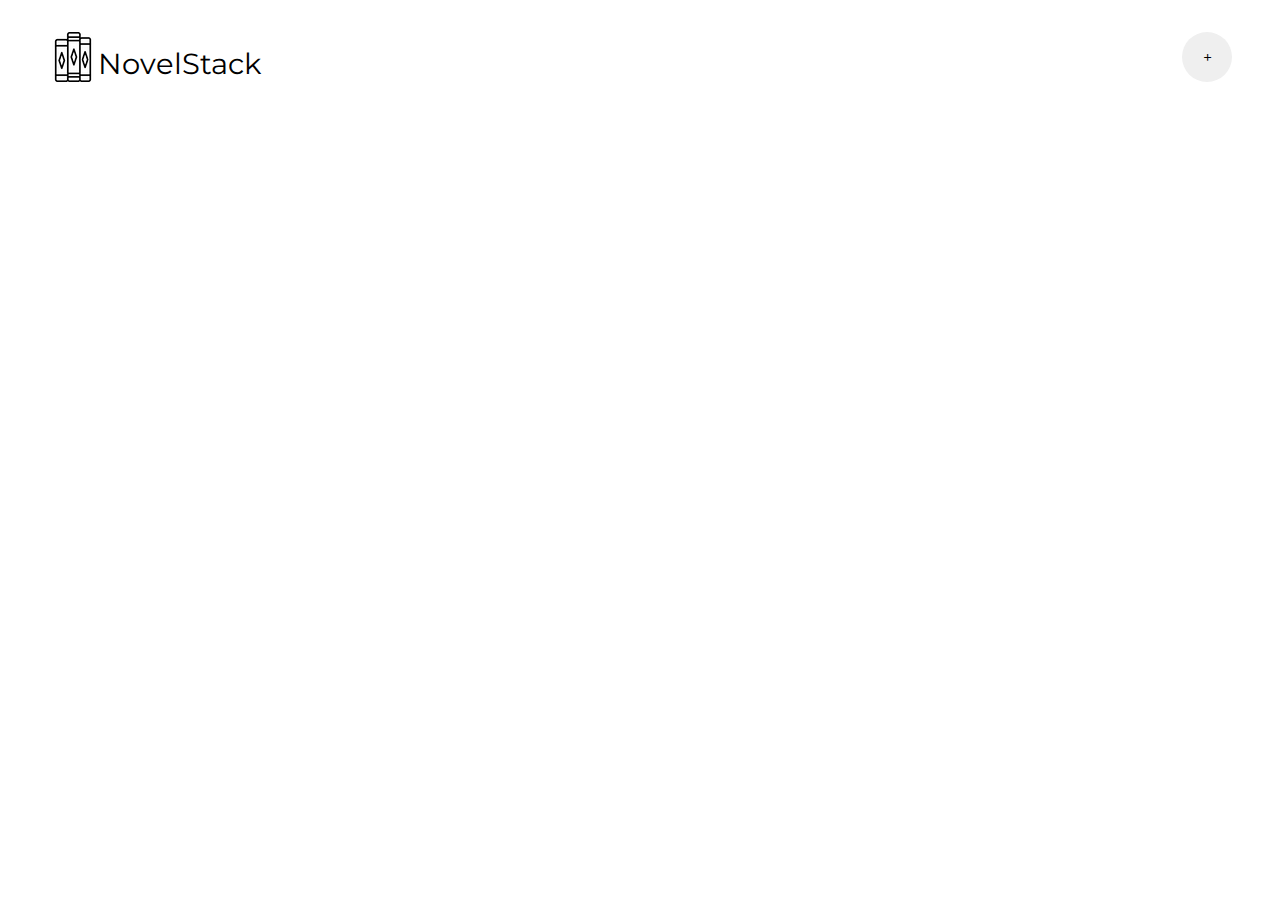
==== index.html @ eac003bd "add css styling and mouseover event"" ====
<!DOCTYPE html>
<html lang="en">
<head>
  <meta charset="UTF-8">
  <meta name="viewport" content="width=device-width, initial-scale=1.0">
  <link rel="stylesheet" href="reset.css">
  <link rel="stylesheet" href="style.css">
  <link rel="preconnect" href="https://fonts.gstatic.com">
  <link href="https://fonts.googleapis.com/css2?family=Montserrat:ital,wght@0,300;0,400;0,700;1,400&family=Roboto:ital,wght@0,400;0,700;1,300;1,400&display=swap" rel="stylesheet">
  <script src="script.js" defer></script>
  <title>NovelStack</title>
</head>
<body>
  <main>
  <nav>
    <div class="logo">
      <img src="images/125516.png" alt="logo">
      <h1>NovelStack</h1>
    </div>
    <button>+</button>
  </nav>
  <div id="shelf"></div>
</main>
</body>
</html>
---- style.css ----
main {
  max-width: 100vw;
}

nav {
  display: flex;
  flex-direction: row;
  justify-content: space-between;
  align-items: center;
  padding: 2em 3em;
}

img {
  align-self: center;
}

button {
  align-self: center;
  border: none;
  border-radius: 50%;
  height: 50px;
  width: 50px;
  font-size: 1em;
  font-family: 'Montserrat', sans-serif;
}

.hover {
  width: 150px;
  border-radius: 3em;
}

.logo {
  display: flex;
  flex-direction: row;
  font-family: 'Montserrat', sans-serif;
  align-items: flex-end;
  font-size: 1.8em;
}

.logo h1 {
  padding-bottom: .1em;
}

#shelf {
  margin: 0 auto;
  padding: 2em 0;
  width: 90vw;
  height: 80vh;
  display: flex;
  flex-flow: row wrap;
  align-content: center;
  justify-content: flex-start;
}

.book {
  border: 2px solid red;
  margin: 1em;
  width: 200px;
  height: 300px;
  display: flex;
  flex-flow: column nowrap;
  align-items: center;
}
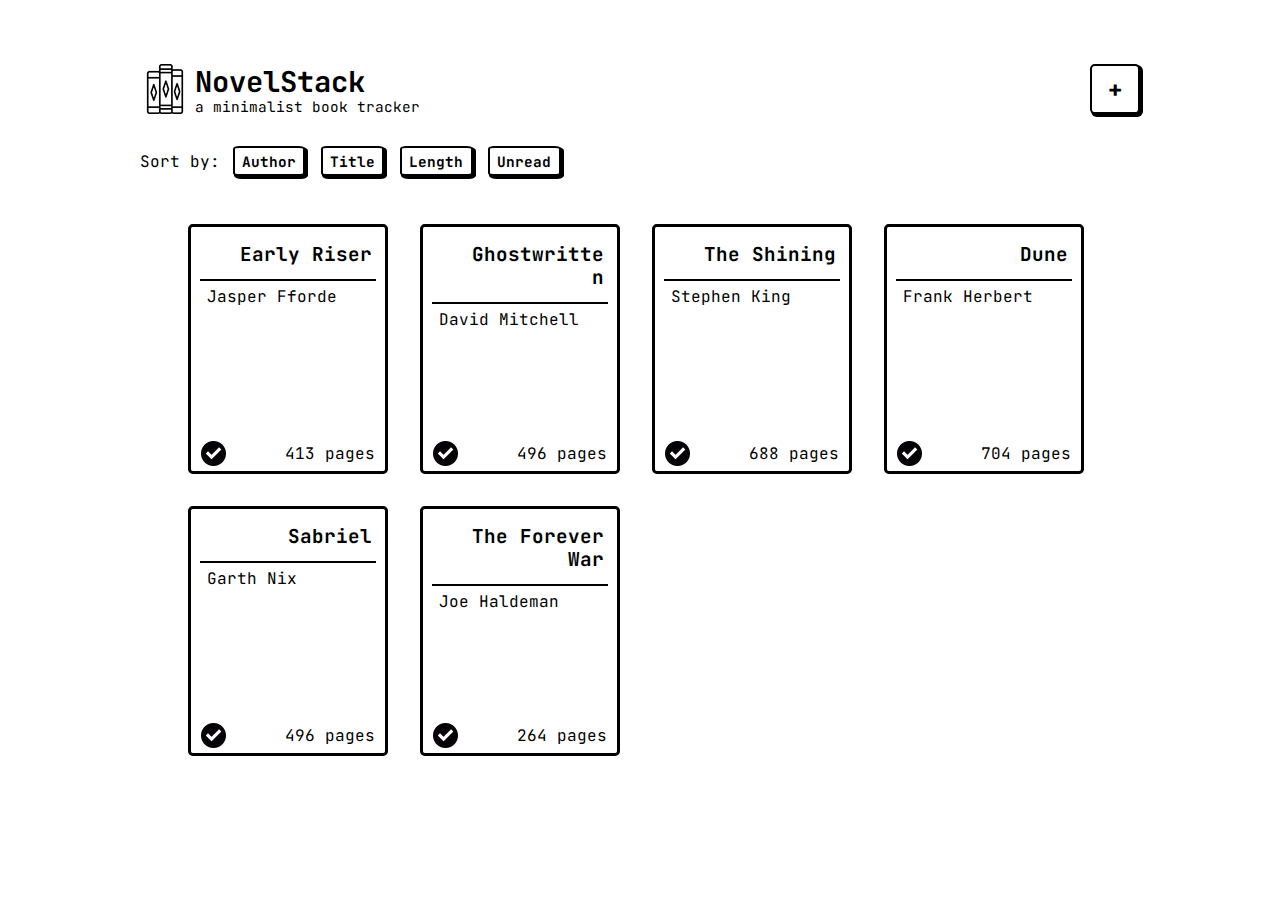
==== commit 97b792ba: "add css tweaks" ====
--- a/index.html
+++ b/index.html
@@ -3,11 +3,11 @@
 <head>
   <meta charset="UTF-8">
   <meta name="viewport" content="width=device-width, initial-scale=1.0">
+  <link rel="shortcut icon" type="image/jpg" href="images/125516.png">
   <link rel="stylesheet" href="reset.css">
   <link rel="stylesheet" href="style.css">
   <link rel="preconnect" href="https://fonts.gstatic.com">
-  <link href="https://fonts.googleapis.com/css2?family=Montserrat:ital,wght@0,300;0,400;0,700;1,400&family=Roboto:ital,wght@0,400;0,700;1,300;1,400&display=swap" rel="stylesheet">
-  <script src="script.js" defer></script>
+  <link href="https://fonts.googleapis.com/css2?family=JetBrains+Mono:wght@400;700&display=swap" rel="stylesheet"><script src="script.js" defer></script>
   <title>NovelStack</title>
 </head>
 <body>
@@ -15,10 +15,20 @@
   <nav>
     <div class="logo">
       <img src="images/125516.png" alt="logo">
-      <h1>NovelStack</h1>
+      <div class = 'logo-text'>
+        <h1>NovelStack</h1>
+        <p>a minimalist book tracker</p>
+      </div>
     </div>
-    <button>+</button>
+    <button id="add">+</button>
   </nav>
+  <div class="view-options">
+    Sort by: 
+    <button id="author">Author</button>
+    <button id="title">Title</button>
+    <button id="length">Length</button>
+    <button id="unread">Unread</button>
+  </div>
   <div id="shelf"></div>
 </main>
 </body>
--- a/style.css
+++ b/style.css
@@ -1,5 +1,13 @@
+
+
 main {
-  max-width: 100vw;
+  margin: 0 auto;
+  max-width: 1000px;
+  font-family: 'JetBrains Mono', monospace;
+  display: flex;
+  flex-direction: column;
+  padding: 2em 3em;
+  align-content: center;
 }
 
 nav {
@@ -7,57 +15,302 @@
   flex-direction: row;
   justify-content: space-between;
   align-items: center;
-  padding: 2em 3em;
+  padding: 2em 0;
 }
 
 img {
-  align-self: center;
-}
-
-button {
+  align-self: center
+}
+
+nav button {
   align-self: center;
   border: none;
-  border-radius: 50%;
   height: 50px;
   width: 50px;
+  font-size: 1.5em;
+  transition: .1s;
+  font-family: 'JetBrains Mono', monospace;
+  font-weight: bold;
+  background-color: white;
+  border: 2px solid black;
+  border-radius: .2em;
+  -webkit-box-shadow: 2px 2px 0px 1px rgba(0, 0, 0, 1);
+  -moz-box-shadow:    2px 2px 0px 1px rgba(0, 0, 0, 1);
+  box-shadow:         2px 2px 0px 1px rgba(0, 0, 0, 1);
+
+}
+
+nav button:focus {
+  outline: black;
+}
+
+.hover {
   font-size: 1em;
-  font-family: 'Montserrat', sans-serif;
-}
-
-.hover {
   width: 150px;
-  border-radius: 3em;
 }
 
 .logo {
   display: flex;
   flex-direction: row;
-  font-family: 'Montserrat', sans-serif;
   align-items: flex-end;
+}
+
+.logo-text {
+  padding: 0 .3em;
+}
+
+h1 {
   font-size: 1.8em;
-}
-
-.logo h1 {
   padding-bottom: .1em;
+  font-weight: bold;
+}
+
+.logo p {
+  font-size: .9em;
+}
+
+
+.view-options button, #submit {
+  padding: .25em .5em;
+  margin: 0 .2em;
+  font-size: .9em;
+  border-radius: 9%;
+  font-family: 'JetBrains Mono', monospace;
+  font-weight: bold;
+  background-color: white;
+  border: 2px solid black;
+  -webkit-box-shadow: 2px 2px 0px 1px rgba(0, 0, 0, 1);
+  -moz-box-shadow:    2px 2px 0px 1px rgba(0, 0, 0, 1);
+  box-shadow:         2px 2px 0px 1px rgba(0, 0, 0, 1);
+}
+
+.view-options button:focus {
+  outline: none;
+  -webkit-box-shadow: -2px -2px 0px 0px rgba(0, 0, 0, 1);
+  -moz-box-shadow:    -2px -2px 0px 0px rgba(0, 0, 0, 1);
+  box-shadow:         -2px -2px 0px 0px rgba(0, 0, 0, 1);
+}
+
+.view-options button:hover, #submit:hover {
+  color: white;
+  background-color: black;
+}
+
+#submit:focus {
+  outline: black;
 }
 
 #shelf {
   margin: 0 auto;
-  padding: 2em 0;
-  width: 90vw;
-  height: 80vh;
+  padding: 2em;
+  width: 95%;
   display: flex;
   flex-flow: row wrap;
-  align-content: center;
-  justify-content: flex-start;
+  align-content: flex-start;
 }
 
 .book {
-  border: 2px solid red;
   margin: 1em;
   width: 200px;
-  height: 300px;
+  height: 250px;
   display: flex;
   flex-flow: column nowrap;
   align-items: center;
-}+  border-radius: .3em;
+  box-sizing: border-box;
+  border: 3px solid black;
+}
+
+.form {
+  padding: 0;
+  display: flex;
+  flex-direction: column;
+  font-weight: bold;
+}
+
+.form input[type=text] {
+  box-sizing: border-box;
+font-family: 'JetBrains Mono', monospace;
+  border: 2px solid black;
+  height: 2em;
+  width: 90%;
+  border-radius: .3em;
+  margin: .3em;
+  padding: 0 .5em;
+}
+
+.form input[type=text]:focus{
+  outline: black;
+}
+
+#inputDiv{
+  margin: .3em 0 .5em 0;
+  padding: 0;
+  display: flex;
+  flex-direction: column;
+  align-items: center;
+}
+
+#cancel {
+  align-self: flex-start;
+  background-color: black;
+  color: white;
+  border: 2px solid black;
+  border-radius: .3em;
+  margin: .3em 0 0 .3em;
+font-family: 'JetBrains Mono', monospace;
+  font-size: .8em;
+  padding: auto 0;
+  font-weight: bold;
+}
+
+#cancel:hover {
+  background-color: white;
+  color: black;
+  -webkit-box-shadow: 2px 2px 0px 1px rgba(0, 0, 0, 1);
+  -moz-box-shadow:    2px 2px 0px 1px rgba(0, 0, 0, 1);
+  box-shadow:         2px 2px 0px 1px rgba(0, 0, 0, 1);
+}
+
+#cancel:focus {
+  outline: black;
+}
+
+.switch {
+  align-self: flex-end;
+  position: relative;
+  display: inline-block;
+  width: 77px;
+  height: 25px;
+  border: 2px solid black;
+  border-radius: .3em;
+  margin: 0 1.4em 1.8em 0;
+}
+
+.switch input {display:none;}
+
+.slider {
+  align-self: flex-end;
+  position: absolute;
+  cursor: pointer;
+  top: 0;
+  left: 0;
+  right: 0;
+  bottom: 0;
+  background-color: white;
+  -webkit-transition: .4s;
+  transition: .4s;
+}
+
+.slider:before {
+  position: absolute;
+  content: "";
+  height: 21px;
+  width: 18px;
+  top: 2px;
+  left: 2px;
+  background-color: black;
+  -webkit-transition: .4s;
+  transition: .4s;
+  border-radius: .2em;
+  box-sizing: border-box;
+  border: 3px solid black
+}
+
+
+input:checked + .slider {
+  background-color: black;
+}
+
+input:focus + .slider {
+  box-shadow: 0 0 1px black;
+}
+
+input:checked + .slider:before {
+  background-color: white;
+  border: none;
+  -webkit-transform: translateX(55px);
+  -ms-transform: translateX(55px);
+  transform: translateX(55px);
+}
+
+.on {
+  display: none;
+}
+
+.on, .off {
+  position: absolute;
+  transform: translate(-50%,-50%);
+  font-size: .8em;
+}
+
+.on{
+  color: white;
+  top: 51%;
+  left: 30%;
+}
+
+.off {
+  color: black;
+  top: 51%;
+  left: 63%;
+}
+
+input:checked + .slider .on
+{display: block;}
+
+input:checked + .slider .off
+{display: none;}
+
+::placeholder {
+  color: black
+}
+
+h2 {
+  text-align: right;
+  font-size: 1.2em;
+  align-self: flex-end;
+  margin: .8em .7em .3em 2em;
+  font-weight: bold;
+  max-width: 100%;
+  word-break: break-word;
+  line-height: 1.2em;
+}
+
+hr {
+  align-self: center;
+  width: 90%;
+  border: 1px solid black;
+}
+
+h3 {
+  margin: 0 1em;
+  align-self: flex-start;
+  flex-grow: 1;
+}
+
+.bottomInfo {
+  width: 90%;
+  display: flex;
+  flex-direction: row;
+  justify-content: space-between;
+  padding-bottom: .3em;
+  align-items: center;
+}
+
+.pagesOnly {
+  flex-grow: 1;
+  text-align: right;
+  padding-bottom: 4.8px;
+}
+
+
+.empty::placeholder{
+  color: rgb(172, 11, 11);
+  font-weight: bold;
+}
+
+.editMode input {
+  font-weight: bold;
+}
+
